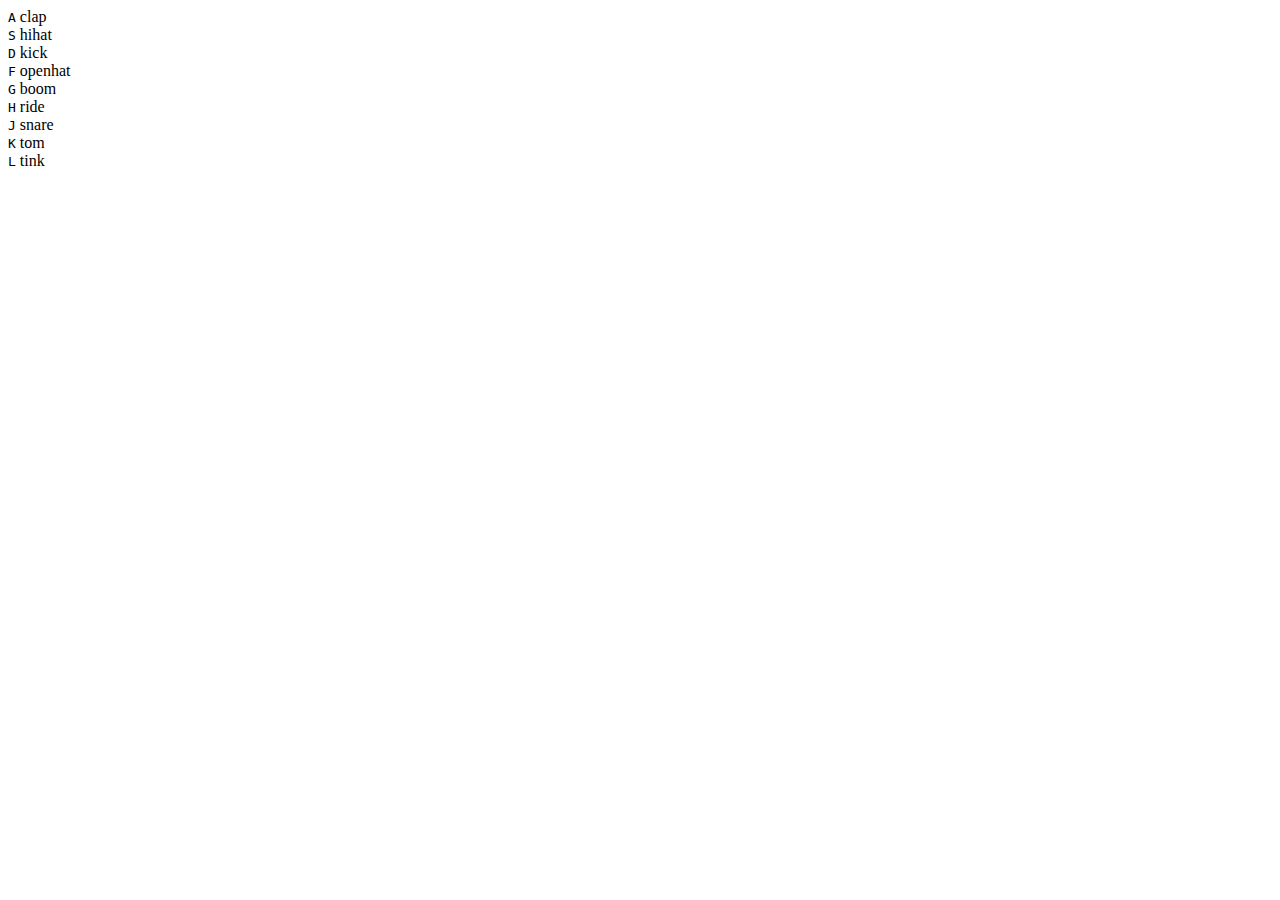
==== Day01-jsDrumsKit/index.html @ cec128c8 "Create index.html" ====
<!DOCTYPE html>
<html lang="en">
<head>
  <meta charset="UTF-8">
  <title>JS Drum Kit</title>
  <link rel="stylesheet" href="style.css">
</head>
<body>


  <div class="keys">
    <div data-key="65" class="key">
      <kbd>A</kbd>
      <span class="sound">clap</span>
    </div>
    <div data-key="83" class="key">
      <kbd>S</kbd>
      <span class="sound">hihat</span>
    </div>
    <div data-key="68" class="key">
      <kbd>D</kbd>
      <span class="sound">kick</span>
    </div>
    <div data-key="70" class="key">
      <kbd>F</kbd>
      <span class="sound">openhat</span>
    </div>
    <div data-key="71" class="key">
      <kbd>G</kbd>
      <span class="sound">boom</span>
    </div>
    <div data-key="72" class="key">
      <kbd>H</kbd>
      <span class="sound">ride</span>
    </div>
    <div data-key="74" class="key">
      <kbd>J</kbd>
      <span class="sound">snare</span>
    </div>
    <div data-key="75" class="key">
      <kbd>K</kbd>
      <span class="sound">tom</span>
    </div>
    <div data-key="76" class="key">
      <kbd>L</kbd>
      <span class="sound">tink</span>
    </div>
  </div>

  <audio data-key="65" src="sounds/clap.wav"></audio>
  <audio data-key="83" src="sounds/hihat.wav"></audio>
  <audio data-key="68" src="sounds/kick.wav"></audio>
  <audio data-key="70" src="sounds/openhat.wav"></audio>
  <audio data-key="71" src="sounds/boom.wav"></audio>
  <audio data-key="72" src="sounds/ride.wav"></audio>
  <audio data-key="74" src="sounds/snare.wav"></audio>
  <audio data-key="75" src="sounds/tom.wav"></audio>
  <audio data-key="76" src="sounds/tink.wav"></audio>

<script>
  
  function playSound(e){
    const audio = document.querySelector(`audio[data-key="${e.keyCode}"]`);
    const key = document.querySelector(`.key[data-key="${e.keyCode}"]`)
    if(!audio) return; // stop the function from running all together
    audio.currentTime = 0; // rewind to the start
    audio.play();
    key.classList.add('playing');
    
  };
  
  function removeTransition(e){
    if(e.propertyName !== 'transform') return;// skip it if it's not a transform
    this.classList.remove('playing');
    console.log(e.propertyName);
  }
  
  const keys = document.querySelectorAll('.key');
  keys.forEach(key => key.addEventListener('transitionend',removeTransition));
  
  window.addEventListener('keydown', playSound);
  
</script>


</body>
</html>
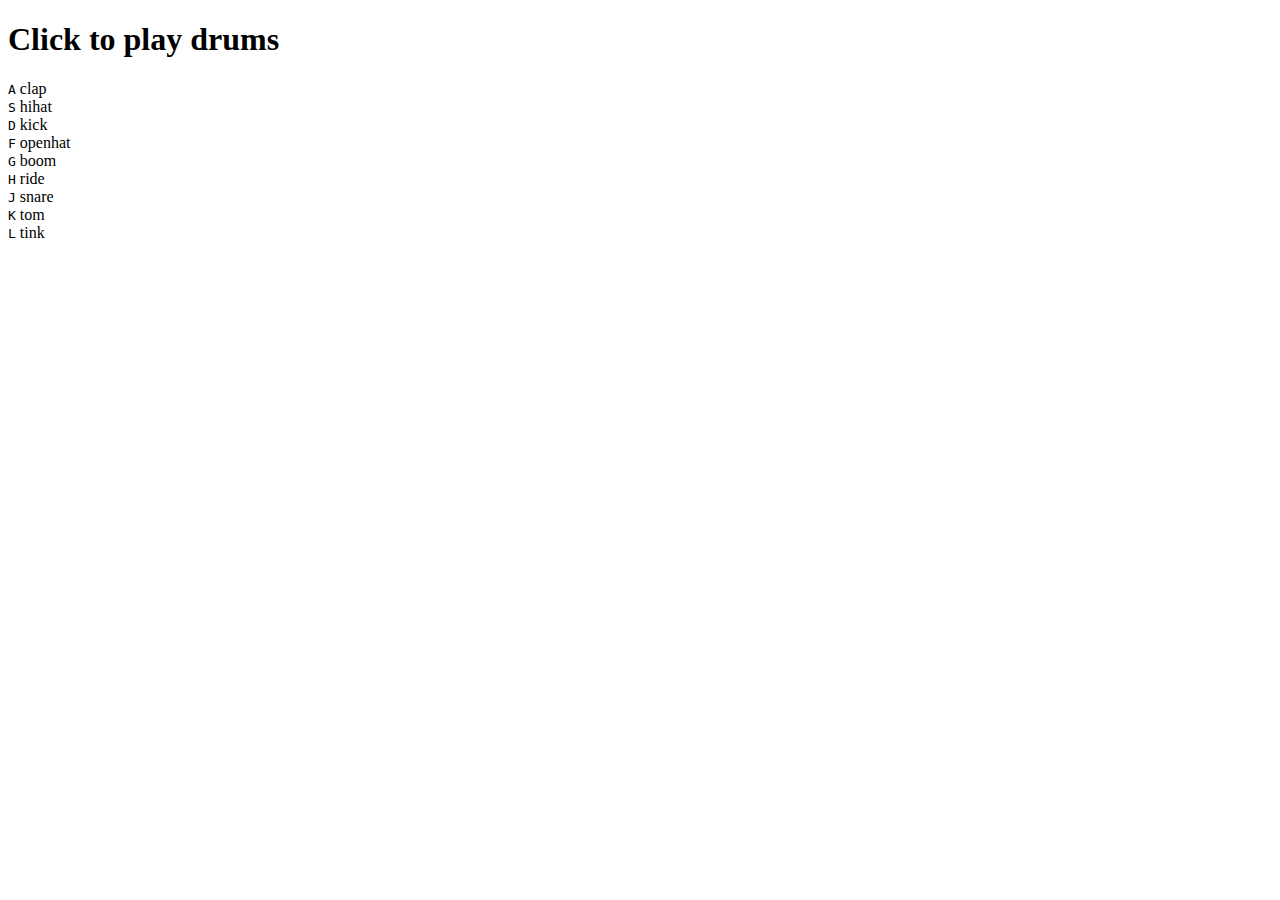
==== commit cbcd8812: "Update index.html" ====
--- a/Day01-jsDrumsKit/index.html
+++ b/Day01-jsDrumsKit/index.html
@@ -7,7 +7,7 @@
 </head>
 <body>
 
-
+  <div style="justify-content:center;"><h1>Click to play drums</h1></div>
   <div class="keys">
     <div data-key="65" class="key">
       <kbd>A</kbd>
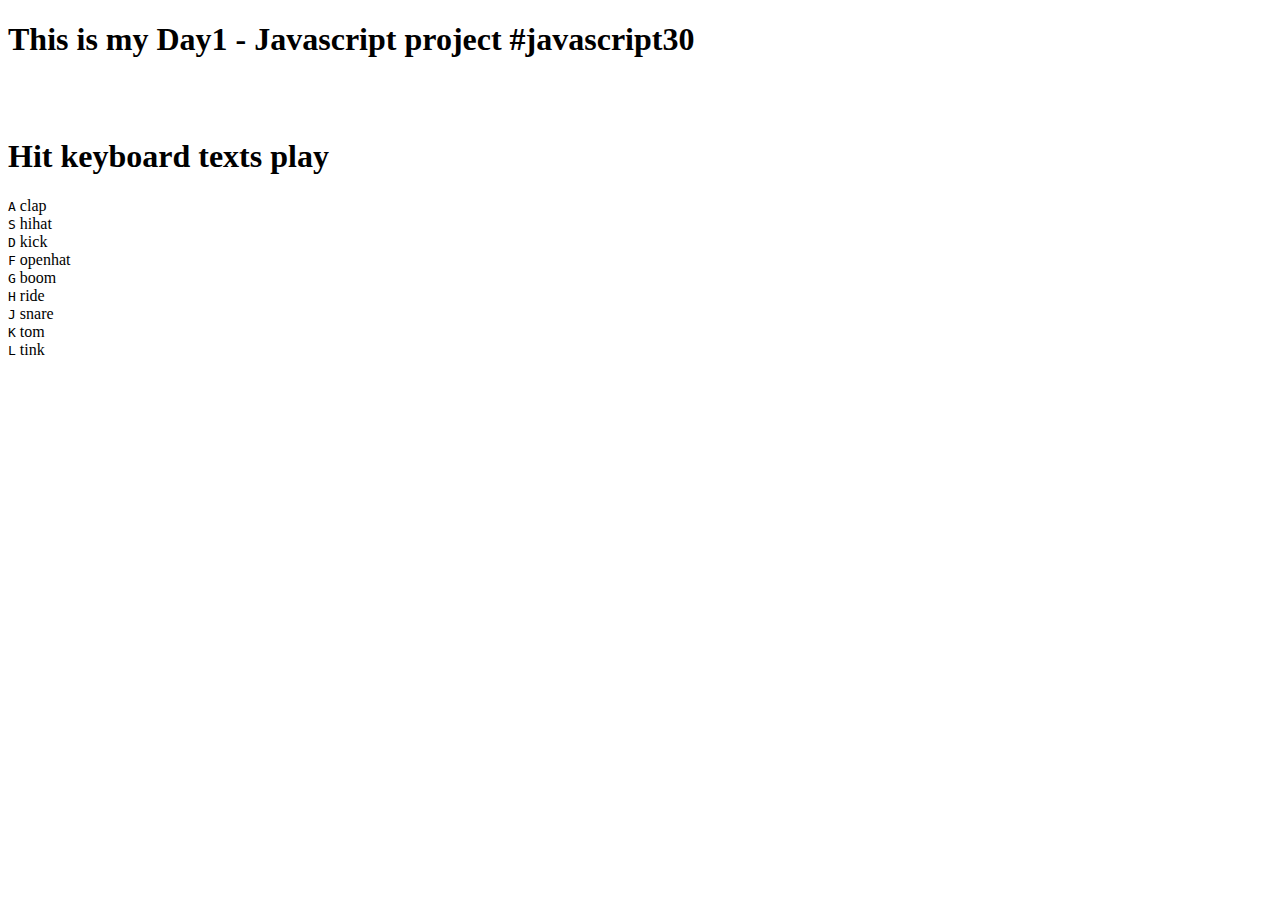
==== commit d39fbfcf: "Update index.html" ====
--- a/Day01-jsDrumsKit/index.html
+++ b/Day01-jsDrumsKit/index.html
@@ -7,7 +7,12 @@
 </head>
 <body>
 
-  <div style="justify-content:center;"><h1>Click to play drums</h1></div>
+    <h1 class="headtext">This is my Day1 - Javascript project #javascript30</h1>
+    <h1 style="color: white; display: flex; justify-content: center">
+      #javascript30
+    </h1>
+    <h1 class="headtext">Hit keyboard texts play</h1>  
+  
   <div class="keys">
     <div data-key="65" class="key">
       <kbd>A</kbd>
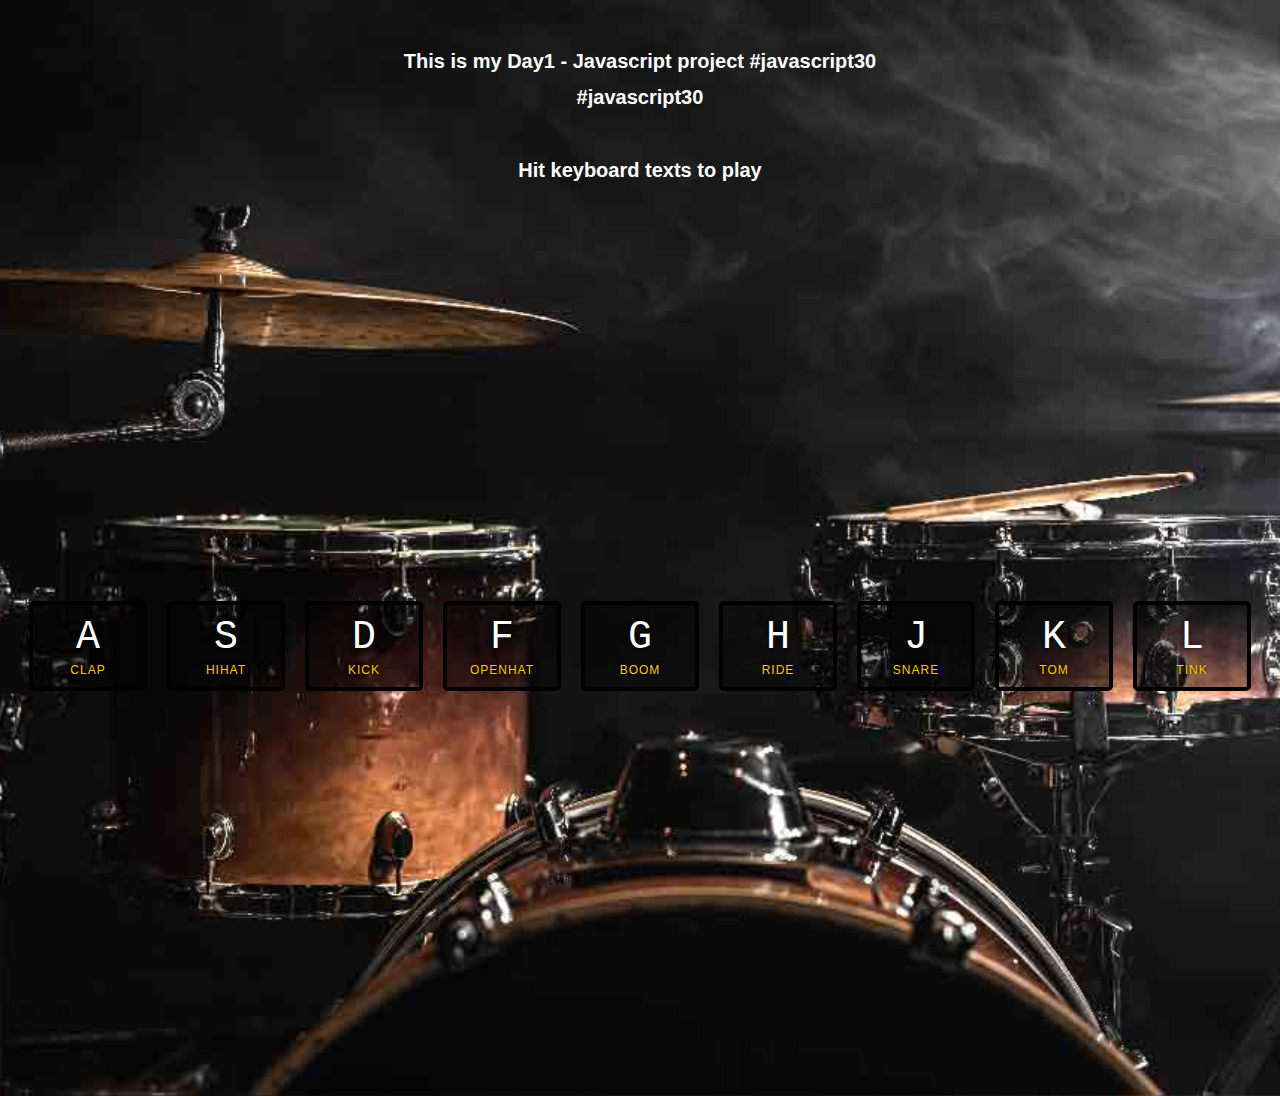
==== commit a485ccbf: "Update index.html" ====
--- a/Day01-jsDrumsKit/index.html
+++ b/Day01-jsDrumsKit/index.html
@@ -11,7 +11,7 @@
     <h1 style="color: white; display: flex; justify-content: center">
       #javascript30
     </h1>
-    <h1 class="headtext">Hit keyboard texts play</h1>  
+    <h1 class="headtext">Hit keyboard texts to play</h1>  
   
   <div class="keys">
     <div data-key="65" class="key">
--- a/Day01-jsDrumsKit/style.css
+++ b/Day01-jsDrumsKit/style.css
@@ -0,0 +1,58 @@
+html {
+  font-size: 10px;
+  background: url('./background.jpg') bottom center;
+  background-size: cover;
+}
+
+body,html {
+  margin: 0;
+  padding: 0;
+  font-family: sans-serif;
+}
+
+.headtext{
+  color: white;
+  display: flex;
+  justify-content: center;
+  margin-top: 50px;
+}
+
+.keys {
+  display: flex;
+  flex: 1;
+  min-height: 100vh;
+  align-items: center;
+  justify-content: center;
+}
+
+.key {
+  border: .4rem solid black;
+  border-radius: .5rem;
+  margin: 1rem;
+  font-size: 1.5rem;
+  padding: 1rem .5rem;
+  transition: all .07s ease;
+  width: 10rem;
+  text-align: center;
+  color: white;
+  background: rgba(0,0,0,0.4);
+  text-shadow: 0 0 .5rem black;
+}
+
+.playing {
+  transform: scale(1.1);
+  border-color: #ffc600;
+  box-shadow: 0 0 1rem #ffc600;
+}
+
+kbd {
+  display: block;
+  font-size: 4rem;
+}
+
+.sound {
+  font-size: 1.2rem;
+  text-transform: uppercase;
+  letter-spacing: .1rem;
+  color: #ffc600;
+}
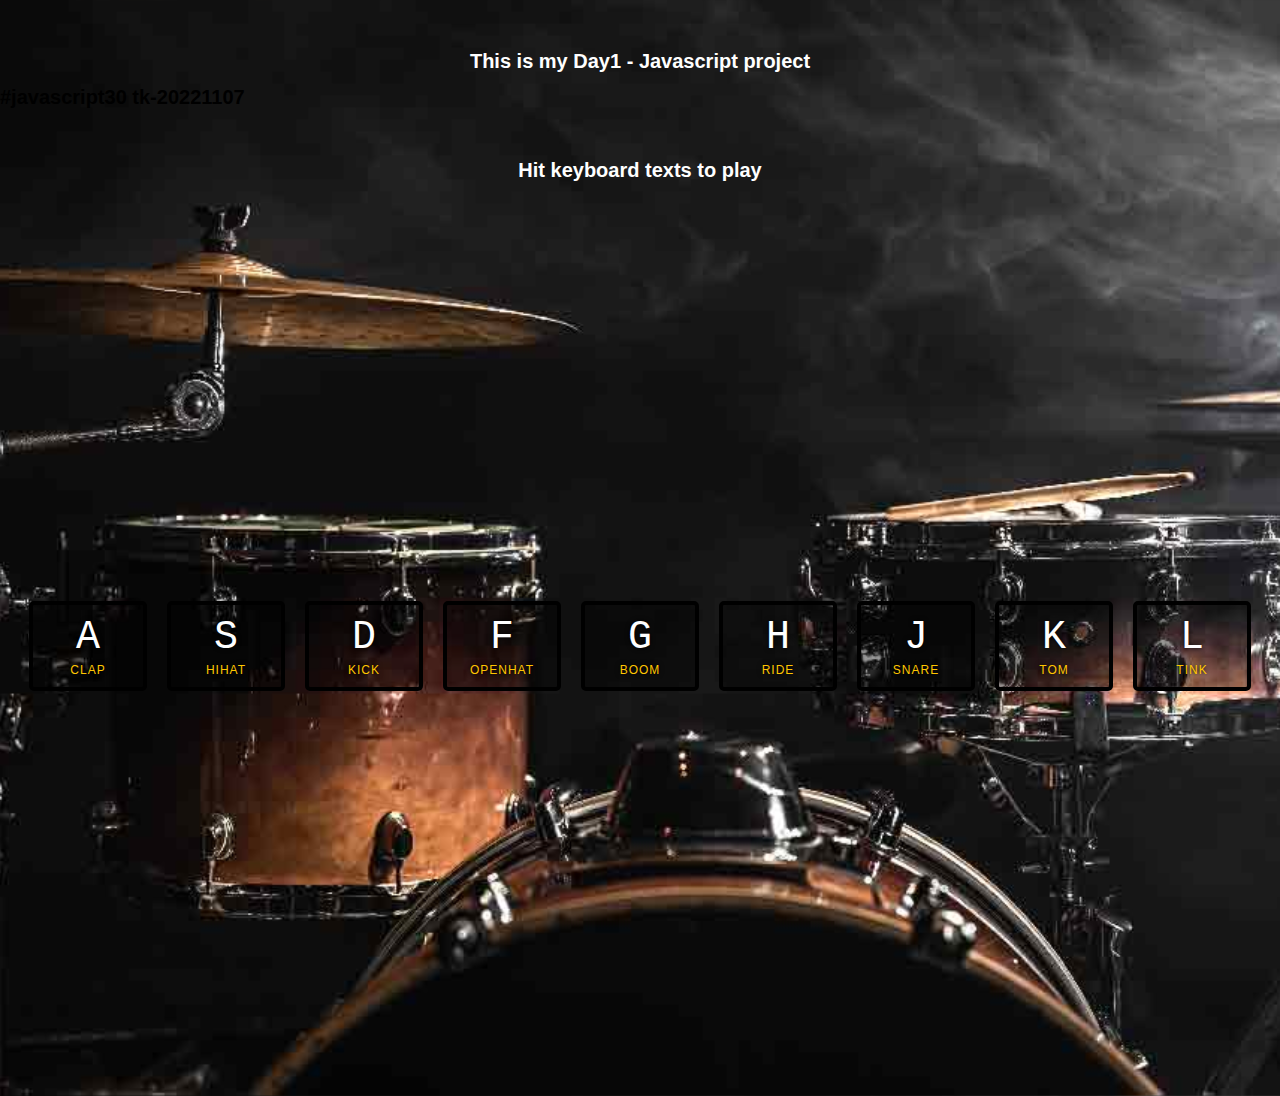
==== commit e6cbadec: "Update index.html" ====
--- a/Day01-jsDrumsKit/index.html
+++ b/Day01-jsDrumsKit/index.html
@@ -7,9 +7,9 @@
 </head>
 <body>
 
-    <h1 class="headtext">This is my Day1 - Javascript project #javascript30</h1>
-    <h1 style="color: white; display: flex; justify-content: center">
-      #javascript30
+    <h1 class="headtext">This is my Day1 - Javascript project </h1>
+    <h1 class="headtext2">
+      #javascript30 tk-20221107
     </h1>
     <h1 class="headtext">Hit keyboard texts to play</h1>  
   
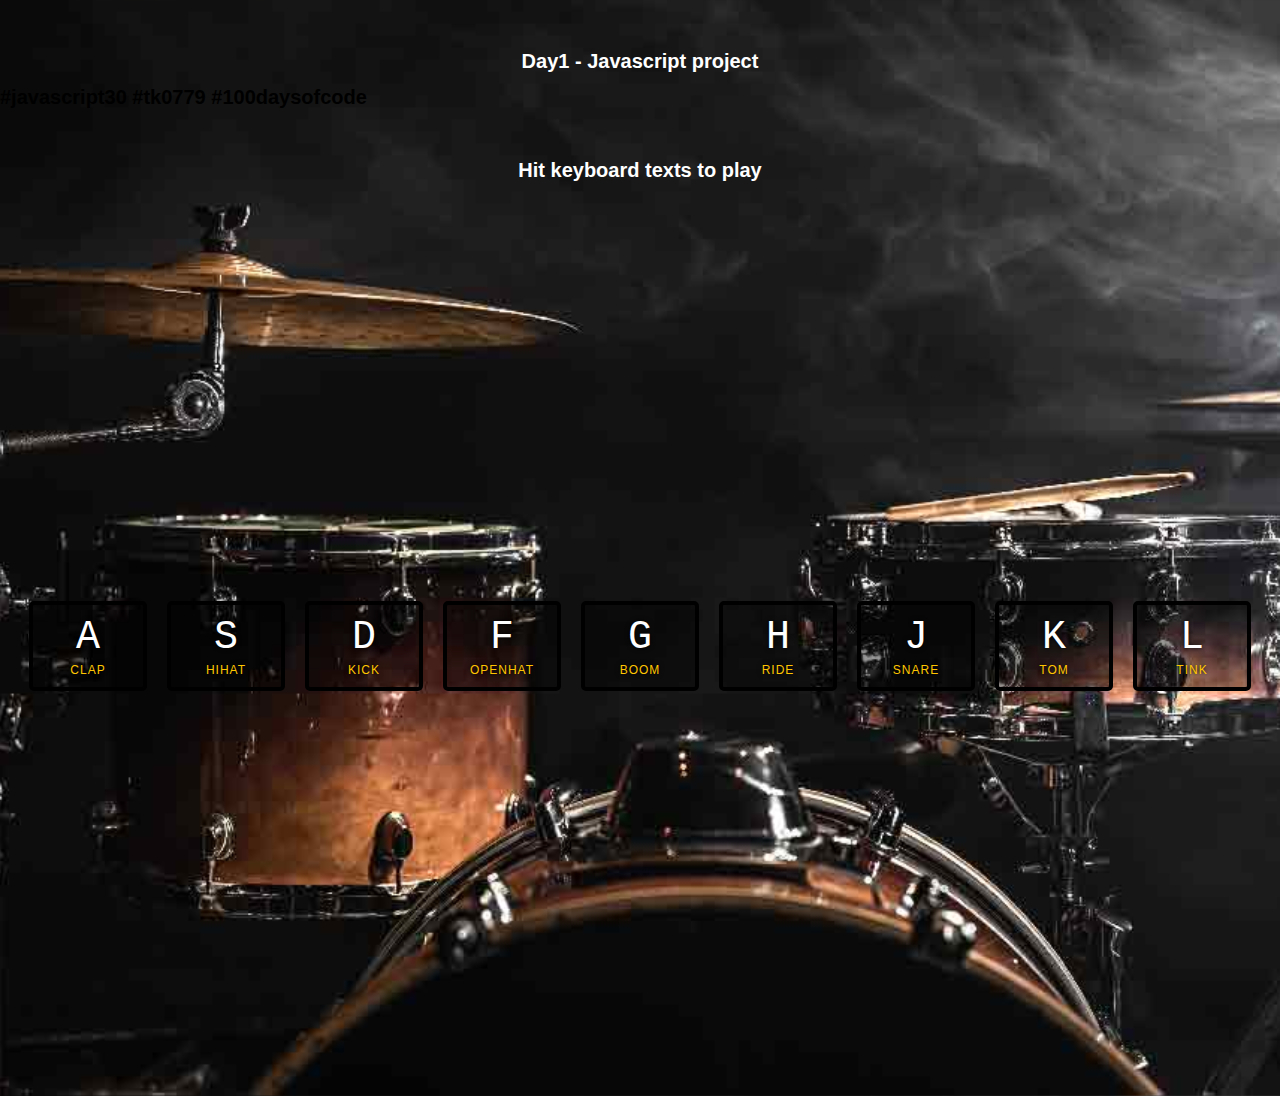
==== commit 67d29940: "Update index.html" ====
--- a/Day01-jsDrumsKit/index.html
+++ b/Day01-jsDrumsKit/index.html
@@ -7,9 +7,9 @@
 </head>
 <body>
 
-    <h1 class="headtext">This is my Day1 - Javascript project </h1>
+    <h1 class="headtext">Day1 - Javascript project </h1>
     <h1 class="headtext2">
-      #javascript30 tk-20221107
+      #javascript30 #tk0779 #100daysofcode
     </h1>
     <h1 class="headtext">Hit keyboard texts to play</h1>  
   
